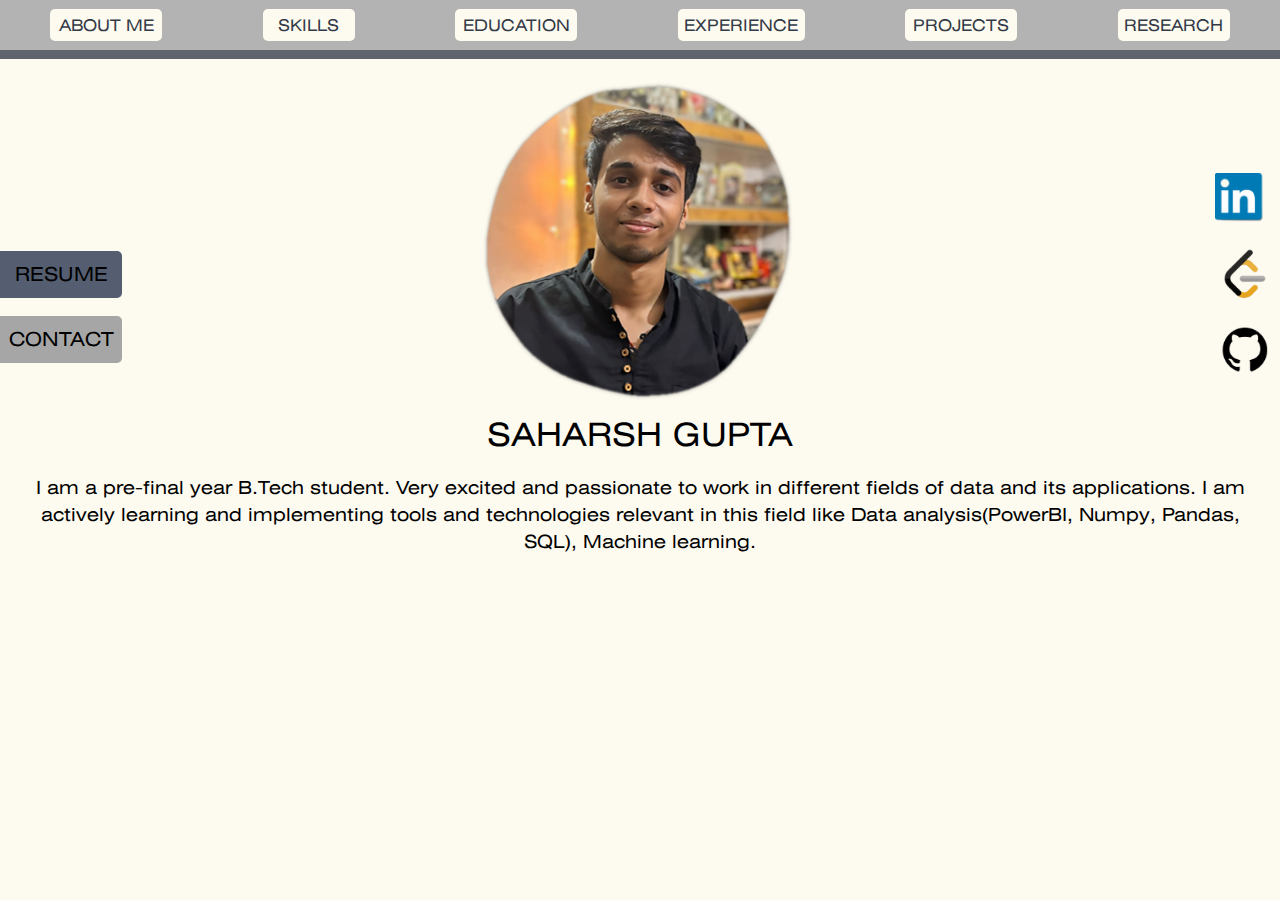
==== main.html @ 9549e241 "version 1" ====
<!DOCTYPE html>
<html lang="en">
<head>
    <meta charset="UTF-8">
    <meta name="viewport" content="width=device-width, initial-scale=1.0">
    <title>Portfolio</title>
    <link rel="stylesheet" href="style.css">
</head>
<body>
    <header>
        <div class="navbar">
            <div class="aboutme">
                <p>ABOUT ME</p>
            </div>

            <div class="skills">
                <p>SKILLS</p>
            </div>

            <div class="education">
                <p>EDUCATION</p>
            </div>

            <div class="experience">
                <p>EXPERIENCE</p>
            </div>

            <div class="projects">
                <p>PROJECTS</p>
            </div>

            <div class="research">
                <p>RESEARCH</p>
            </div>



        </div>
        <div class="navborder"></div>
    </header>

    <div class="hero-section">
        <div class="resumecontact">
            <div class="resume">
                RESUME
            </div>

            <div class="contact">
                CONTACT
            </div>

        </div>

        <div class="photo">
            <img src="images/hero-image.png"alt="photo">
        </div>

        <div class="socialmedia">
            <img src="images/linkedin.png"alt="linkedin">
            <img src="images/leetcode.png"alt="leetcode">
            <img src="images/github.png"alt="github">
        </div>

    </div>

    <div class="title-name">
        SAHARSH GUPTA
    </div>

    <div class="intro">
        <p>I am a pre-final year B.Tech student. Very excited and passionate to work in different fields of data and its applications. I am actively learning and implementing tools 
            and technologies relevant in this field like Data analysis(PowerBI, Numpy, Pandas, SQL), Machine learning. </p>
    </div>
    
</body>
</html>
---- style.css ----
@font-face{
    font-family: helios;
    src:url(fonts/Helios_Extended.otf) format('opentype');

}


* {
    margin: 0px;
    background-color: #fdfaf0 ;
   
}

/** header **/

.navbar {
    height: 50px;
    background-color:hsl(0, 0%, 70%);
    font-family: helios;
    color:#333a47;
    display: flex;
    align-items: center;
    justify-content:space-around;
    

}

.aboutme {
    height: 30px;
    width: 110px;
    background-color: #fdfaf0;
    border:1px solid transparent;
    border-radius: 5px;
    display: flex;
    align-items: center;
    justify-content: space-evenly;
}

.skills {
    height: 30px;
    width: 90px;
    background-color: #fdfaf0;
    border:1px solid transparent;
    border-radius: 5px;
    display: flex;
    align-items: center;
    justify-content: space-evenly;
}

.education {
    height: 30px;
    width: 120px;
    background-color: #fdfaf0;
    border:1px solid transparent;
    border-radius: 5px;
    display: flex;
    align-items: center;
    justify-content: space-evenly;
}

.experience {
    height: 30px;
    width: 125px;
    background-color: #fdfaf0;
    border:1px solid transparent;
    border-radius: 5px;
    display: flex;
    align-items: center;
    justify-content: space-evenly;
}

.projects {
    height: 30px;
    width: 110px;
    background-color: #fdfaf0;
    border:1px solid transparent;
    border-radius: 5px;
    display: flex;
    align-items: center;
    justify-content: space-evenly;
}

.research {
    height: 30px;
    width: 110px;
    background-color: #fdfaf0;
    border:1px solid transparent;
    border-radius: 5px;
    display: flex;
    align-items: center;
    justify-content: space-evenly;
}

.navborder {
    height: 8.5px;
    background-color:#333a47;
    opacity: .78;
}

/** hero-section **/

.hero-section {
    
    height: 370px;
    display: flex;
    justify-content: space-between;
    


}

.resumecontact {
    height: 90px;
    width: 120px;
    font-family: helios;
    font-size: 1.5vw;
    margin-top: 15%;
    
}

.resume {
    height: 45px;
    width: 120px;
    margin-bottom: 15%;
    background-color: #545e70;
    color: black;
    border: 1px solid transparent;
    border-top-right-radius: 5px;
    border-bottom-right-radius: 5px;
    display:flex;
    align-items: center;
    justify-content: space-evenly;


}

.contact {
    height: 45px;
    width: 120px;
    background-color: #a6a6a6;
    color: black;
    border: 1px solid transparent;
    border-top-right-radius: 5px;
    border-bottom-right-radius: 5px;
    display:flex;
    align-items: center;
    justify-content: space-evenly;
}

.photo {
    height: 360px;
    display: flex;
    margin-left: -60px;
    
}

.socialmedia {

    height:250px;
    margin-top: 7%;
    margin-right: 7px;
    display: flex;
    flex-direction: column;
    align-items: center;
    justify-content: center;
    gap: 25px;
}

.socialmedia img {
    height:50px;
    width:auto;
}

/** Title name **/

.title-name {
    font-family: helios;
    font-size:xx-large;
    font-weight: lighter;
    margin-top: -15px;
    display: flex;
    justify-content: space-evenly;
}

.intro {
    font-family: helios;
    font-size:large;
    font-weight:100;
    text-align: center;
    line-height: 1.5;
    margin: 20px 20px 0px 20px;
}
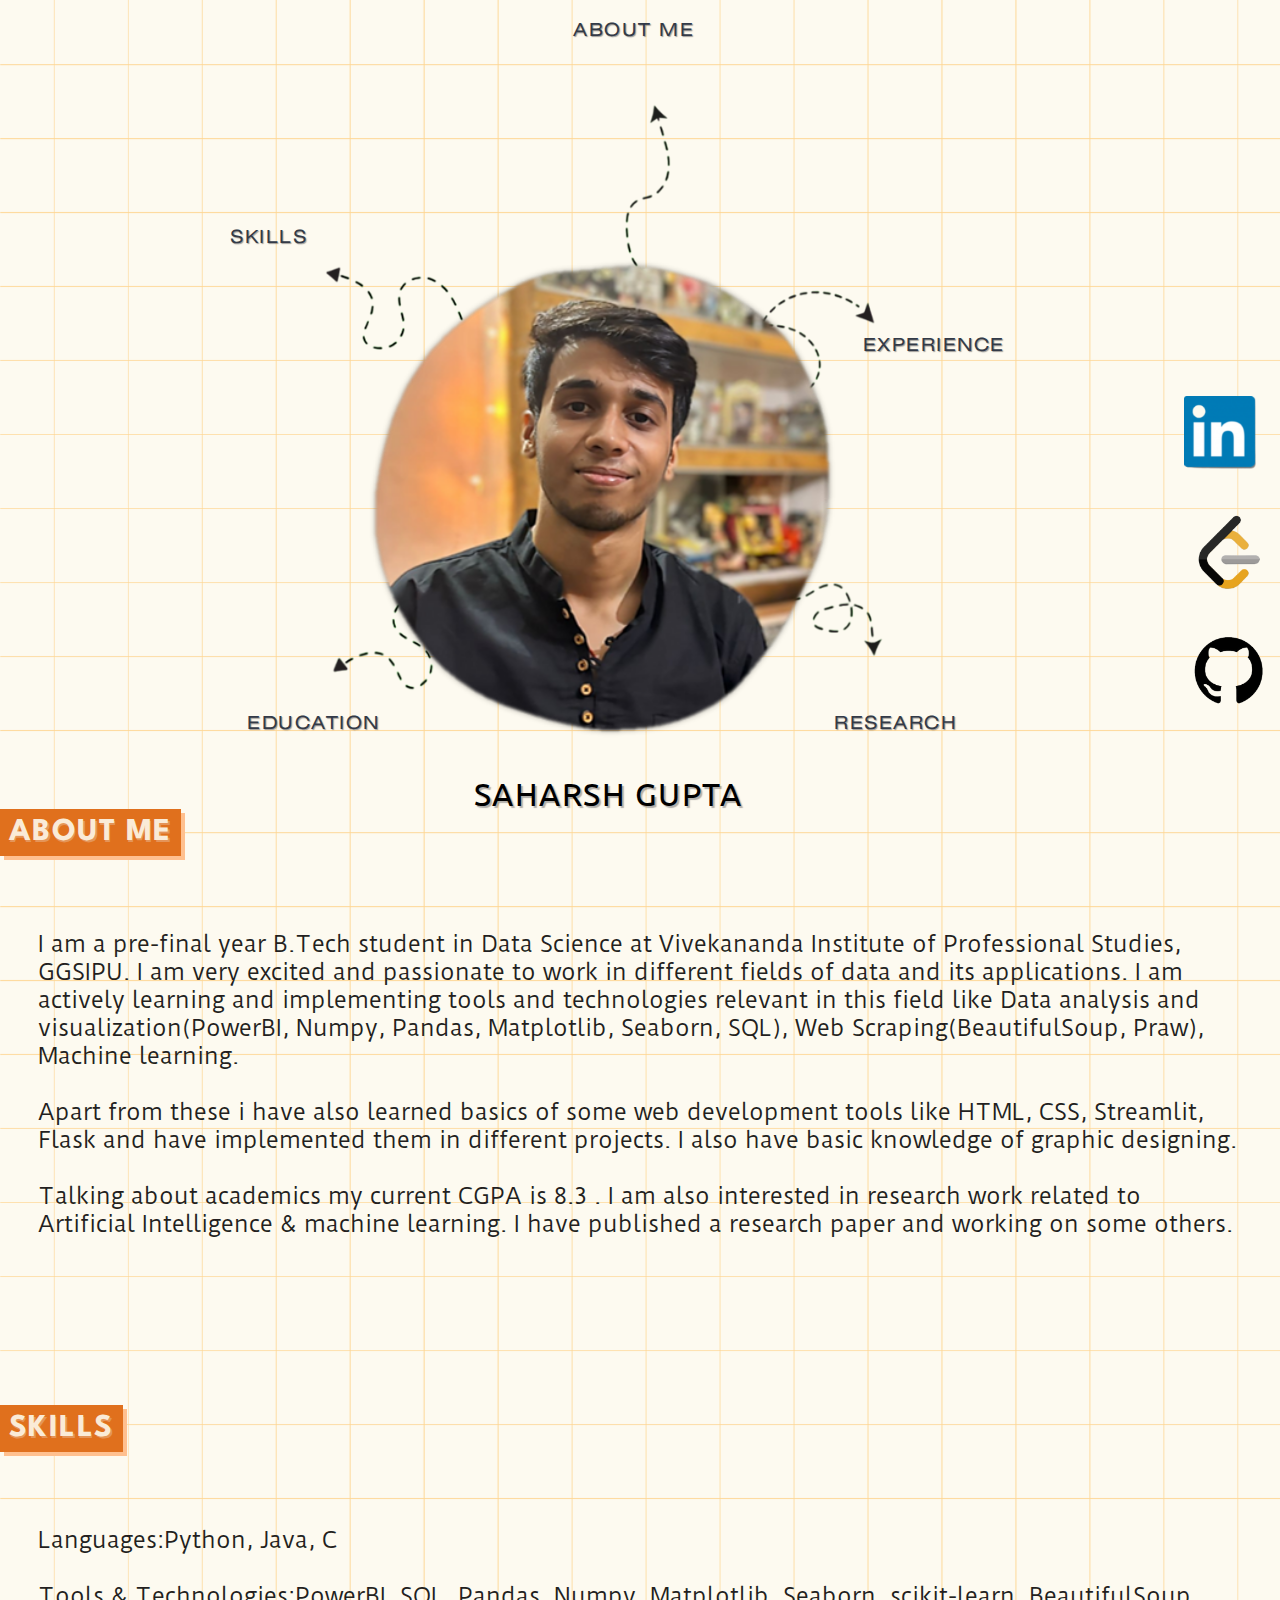
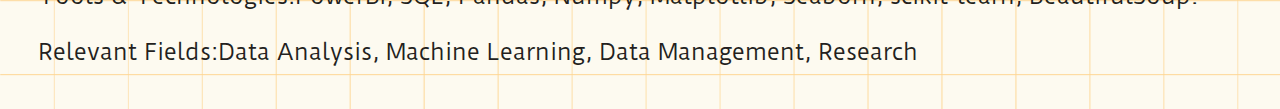
==== commit 0e186e62: "design v2" ====
--- a/main.html
+++ b/main.html
@@ -4,73 +4,83 @@
     <meta charset="UTF-8">
     <meta name="viewport" content="width=device-width, initial-scale=1.0">
     <title>Portfolio</title>
+    <link rel="stylesheet" href="https://cdnjs.cloudflare.com/ajax/libs/font-awesome/6.6.0/css/all.min.css" integrity="sha512-Kc323vGBEqzTmouAECnVceyQqyqdsSiqLQISBL29aUW4U/M7pSPA/gEUZQqv1cwx4OnYxTxve5UMg5GT6L4JJg==" crossorigin="anonymous" referrerpolicy="no-referrer" />
+    <link href="https://fonts.googleapis.com/css2?family=Duru+Sans&family=Ubuntu:ital,wght@0,300;0,400;0,500;0,700;1,300;1,400;1,500;1,700&display=swap" rel="stylesheet">
+    <link href="https://fonts.googleapis.com/css2?family=Duru+Sans&family=League+Spartan:wght@100..900&family=Ubuntu:ital,wght@0,300;0,400;0,500;0,700;1,300;1,400;1,500;1,700&display=swap" rel="stylesheet">
+    <link href="https://fonts.googleapis.com/css2?family=Duru+Sans&family=League+Spartan:wght@100..900&family=Ubuntu:ital,wght@0,300;0,400;0,500;0,700;1,300;1,400;1,500;1,700&display=swap" rel="stylesheet">
     <link rel="stylesheet" href="style.css">
 </head>
 <body>
-    <header>
-        <div class="navbar">
-            <div class="aboutme">
-                <p>ABOUT ME</p>
+
+    <div class="hero-section">
+        <div class="upper-arrow">
+            <div class="arrow1">
+                <a href= #102><p class="skills">SKILLS</p></a>
+            </div>
+            
+            <div class="arrow2">
+                <a href= #101><p class="aboutme">ABOUT ME</p></a>
             </div>
 
-            <div class="skills">
-                <p>SKILLS</p>
+            <div class="arrow3">
+                <p class="experience">EXPERIENCE</p>
+            </div>
+        </div>
+
+        <div class="lower-arrow">
+            <div class="arrow4">
+                <p class="education">EDUCATION</p>
+            </div>
+            
+            <div class="photo">
+                <img src="images/hero-image.png"alt="photo">
             </div>
 
-            <div class="education">
-                <p>EDUCATION</p>
+            <div class="arrow5">
+                <p class="research">RESEARCH</p>
             </div>
+        </div>
+    </div>
 
-            <div class="experience">
-                <p>EXPERIENCE</p>
-            </div>
+    <div class="name">SAHARSH GUPTA</div>
 
-            <div class="projects">
-                <p>PROJECTS</p>
-            </div>
+    <div class="socialmedia">
+        <a href="https://www.linkedin.com/in/saharsh-gupta-214721248" target="_blank">
+            <img src="images/linkedin.png"alt="linkedin">
+        </a>
+        <a href="https://leetcode.com/u/w7lmXBWu7b/" target="_blank">
+           <img src="images/leetcode.png"alt="leetcode">
+        </a>
+        <a href="https://github.com/SaharshGit" target="_blank">
+            <img src="images/github.png"alt="github">
+        </a>
+    </div>
 
-            <div class="research">
-                <p>RESEARCH</p>
-            </div>
-
-
-
+    <div class="other-section">
+    
+        <div class="ABOUTME" id="101">
+            ABOUT ME
         </div>
-        <div class="navborder"></div>
-    </header>
-
-    <div class="hero-section">
-        <div class="resumecontact">
-            <div class="resume">
-                RESUME
-            </div>
-
-            <div class="contact">
-                CONTACT
-            </div>
-
+        <br><br>
+        <p class="text">I am a pre-final year B.Tech student in Data Science at Vivekananda Institute of Professional Studies, GGSIPU. I am very excited and passionate to work in different fields of data and its applications. I am actively learning and implementing tools and technologies relevant in this field like Data analysis and visualization(PowerBI, Numpy, Pandas, Matplotlib, Seaborn, SQL), Web Scraping(BeautifulSoup, Praw), Machine learning.
+        <br><br>
+        Apart from these i have also learned basics of some web development tools like HTML, CSS, Streamlit, Flask and have implemented them in different projects. I also have basic knowledge of graphic designing.
+        <br><br>
+        Talking about academics my current CGPA is 8.3 . I am also interested in research work related to Artificial Intelligence & machine learning. I have published a research paper and working on some others.</p>
+        
+        <div class="SKILLS" id="102">
+            SKILLS
         </div>
-
-        <div class="photo">
-            <img src="images/hero-image.png"alt="photo">
-        </div>
-
-        <div class="socialmedia">
-            <img src="images/linkedin.png"alt="linkedin">
-            <img src="images/leetcode.png"alt="leetcode">
-            <img src="images/github.png"alt="github">
-        </div>
+        <br><br>
+        <p class="text">Languages:Python, Java, C 
+            <br><br>
+            Tools & Technologies:PowerBI, SQL, Pandas, Numpy, Matplotlib, Seaborn, scikit-learn,                    BeautifulSoup.
+            <br><br>
+             Relevant Fields:Data Analysis, Machine Learning, Data Management, Research</p>
+        
 
     </div>
+</div>
 
-    <div class="title-name">
-        SAHARSH GUPTA
-    </div>
-
-    <div class="intro">
-        <p>I am a pre-final year B.Tech student. Very excited and passionate to work in different fields of data and its applications. I am actively learning and implementing tools 
-            and technologies relevant in this field like Data analysis(PowerBI, Numpy, Pandas, SQL), Machine learning. </p>
-    </div>
-    
 </body>
 </html>--- a/style.css
+++ b/style.css
@@ -1,195 +1,294 @@
 @font-face{
     font-family: helios;
     src:url(fonts/Helios_Extended.otf) format('opentype');
-
 }
 
 
 * {
     margin: 0px;
-    background-color: #fdfaf0 ;
-   
-}
-
-/** header **/
-
-.navbar {
-    height: 50px;
-    background-color:hsl(0, 0%, 70%);
+}
+
+body {
+    height: 100%;
+    width:100%;
+    background-image: url('images/background.png');
+    
+    
+}
+
+.hero-section {
+    height: 90%;
+    width: 85%;
+    margin-left: 9vw;
+    display: flex;
+    flex-wrap: wrap;
+    align-items:flex-start;
+    justify-content: center;
+    position: relative;
+}
+
+
+.upper-arrow {
+    height: 50vh;
+    width:80vw;
+    margin-right:7vw;
+    display: flex;
+    
     font-family: helios;
-    color:#333a47;
-    display: flex;
-    align-items: center;
-    justify-content:space-around;
-    
-
+    font-size: large;
+    color: #333a47;
+    letter-spacing: 1.5px;
+    text-shadow: 1px 1px 1px rgba(65, 64, 64, 0.5);
+}
+
+.arrow1 {
+    width:40%;
+    background-image: url(images/a1.png);
+    background-repeat: no-repeat;
+    background-position:center;
+    background-size: 70%;
+    margin-top: 20vh;
+    margin-left: 13vw;
+    position: relative;
+     
+}
+
+.skills {
+    position: absolute;
+    margin: 5vh -4vw;
+    color: #333a47;
+    transition: color, transform, text-shadow;
+}
+
+.skills:hover {
+    text-shadow: 1px 1px 1px #e49458;
+    color:#e0701d;
+    transform: scale(1.1);
+    
+}
+
+.arrow2 {
+    width:30%;
+    background-image: url(images/a2.png);
+    background-repeat: no-repeat;
+    background-position: center;
+    background-size: 45%;
+    margin-top: -9vh;
+    margin-right: -4vw;
+    position: relative;
+    
 }
 
 .aboutme {
-    height: 30px;
-    width: 110px;
-    background-color: #fdfaf0;
-    border:1px solid transparent;
-    border-radius: 5px;
-    display: flex;
+    position: absolute;
+    margin: 11vh 2vw;
+    transition: color, transform, text-shadow;
+    color: #333a47;
+}
+
+.aboutme:hover {
+    text-shadow: 1px 1px 1px #e49458;
+    color:#e0701d;
+    transform: scale(1.1);
+    
+}
+
+
+.arrow3 {
+    width:30%;
+    background-image: url(images/a3.png);
+    background-repeat: no-repeat;
+    background-position: center;
+    background-size: 80%;
+    margin-top: 25vh;
+    margin-right: 17vw;
+    position: relative;
+
+}
+
+.experience {
+    position: absolute;
+    margin: 12vh 13vw;
+    transition: color, transform, text-shadow;
+}
+
+.experience:hover {
+    text-shadow: 1px 1px 1px #e49458;
+    color:#e0701d;
+    transform: scale(1.1);
+
+}
+
+
+.lower-arrow {
+    height: 50vh;
+    width:80vw;
+    margin-right:7vw;
+    display: flex;
+    justify-content: space-evenly;
+    font-family: helios;
+    font-size: large;
+    color: #333a47;
+    letter-spacing: 1.5px;
+    text-shadow: 1px 1px 1px rgba(65, 64, 64, 0.5);
+}
+
+.arrow4 {
+    width:25%;
+    background-image: url(images/a4.png);
+    background-repeat: no-repeat;
+    background-position: center;
+    background-size: 75%;
+    margin-top: -9vh;
+    margin-right: -5vw;
+    position: relative;
+}
+
+.education {
+    position: absolute;
+    margin: 38vh -4vw;
+    transition: color, transform, text-shadow;
+}
+
+.education:hover {
+    text-shadow: 1px 1px 1px #e49458;
+    color:#e0701d;
+    transform: scale(1.1);
+}
+
+.photo {
+    height: 60%;
+    display: flex;
+    margin-top: -25vh ;
+    margin-right: 2vw;
+    position: absolute;
+    z-index: 1;
+    
+}
+
+.arrow5 {
+    width:25%;
+    background-image: url(images/a5.png);
+    background-repeat: no-repeat;
+    background-position: center;
+    background-size: 75%;
+    margin-bottom: 19vh;
+    margin-right: 1vw;
+    position: relative;
+
+}
+
+.research {
+    position: absolute;
+    margin: 29vh 13vw;
+    transition: color, transform, text-shadow;
+}
+
+.research:hover {
+    text-shadow: 1px 1px 1px #e49458;
+    color:#e0701d;
+    transform: scale(1.1);
+    
+}
+
+.socialmedia {
+
+    height:20vh;
+    width: 10vw;
+    margin-top: -49vh;
+    margin-left: 89vw;
+    display: flex;
+    flex-direction: column;
     align-items: center;
     justify-content: space-evenly;
-}
-
-.skills {
-    height: 30px;
-    width: 90px;
-    background-color: #fdfaf0;
-    border:1px solid transparent;
-    border-radius: 5px;
-    display: flex;
-    align-items: center;
-    justify-content: space-evenly;
-}
-
-.education {
-    height: 30px;
-    width: 120px;
-    background-color: #fdfaf0;
-    border:1px solid transparent;
-    border-radius: 5px;
-    display: flex;
-    align-items: center;
-    justify-content: space-evenly;
-}
-
-.experience {
-    height: 30px;
-    width: 125px;
-    background-color: #fdfaf0;
-    border:1px solid transparent;
-    border-radius: 5px;
-    display: flex;
-    align-items: center;
-    justify-content: space-evenly;
-}
-
-.projects {
-    height: 30px;
-    width: 110px;
-    background-color: #fdfaf0;
-    border:1px solid transparent;
-    border-radius: 5px;
-    display: flex;
-    align-items: center;
-    justify-content: space-evenly;
-}
-
-.research {
-    height: 30px;
-    width: 110px;
-    background-color: #fdfaf0;
-    border:1px solid transparent;
-    border-radius: 5px;
-    display: flex;
-    align-items: center;
-    justify-content: space-evenly;
-}
-
-.navborder {
-    height: 8.5px;
-    background-color:#333a47;
-    opacity: .78;
-}
-
-/** hero-section **/
-
-.hero-section {
-    
-    height: 370px;
-    display: flex;
-    justify-content: space-between;
-    
-
-
-}
-
-.resumecontact {
-    height: 90px;
-    width: 120px;
-    font-family: helios;
-    font-size: 1.5vw;
-    margin-top: 15%;
-    
-}
-
-.resume {
-    height: 45px;
-    width: 120px;
-    margin-bottom: 15%;
-    background-color: #545e70;
-    color: black;
-    border: 1px solid transparent;
-    border-top-right-radius: 5px;
-    border-bottom-right-radius: 5px;
-    display:flex;
-    align-items: center;
-    justify-content: space-evenly;
-
-
-}
-
-.contact {
-    height: 45px;
-    width: 120px;
-    background-color: #a6a6a6;
-    color: black;
-    border: 1px solid transparent;
-    border-top-right-radius: 5px;
-    border-bottom-right-radius: 5px;
-    display:flex;
-    align-items: center;
-    justify-content: space-evenly;
-}
-
-.photo {
-    height: 360px;
-    display: flex;
-    margin-left: -60px;
-    
-}
-
-.socialmedia {
-
-    height:250px;
-    margin-top: 7%;
-    margin-right: 7px;
-    display: flex;
-    flex-direction: column;
+
+    
+}
+
+.socialmedia img {
+    margin-left: 50px;
+    margin-top: 5px;
+    height:65%;
+    width: auto;
+    
+}
+
+.socialmedia a{
+
+    height:65%;
+    width: auto;
+    display: flex;
     align-items: center;
     justify-content: center;
-    gap: 25px;
-}
-
-.socialmedia img {
-    height:50px;
-    width:auto;
-}
-
-/** Title name **/
-
-.title-name {
-    font-family: helios;
-    font-size:xx-large;
+}
+
+.socialmedia a:hover img {
+    transform: scale(1.1);
+}
+
+.name {
+    font-family: "Ubuntu";
+    letter-spacing: 1.5px;
+    text-shadow: 2px 2px 1px rgba(103, 101, 101, 0.5);
+    margin-top: -14vh;
+    margin-left: 37vw;
+    font-size: clamp(1rem, 5vw, 2rem);
+}
+
+.other-section {
+    height: 100vh;
+    width:100%;
+    margin-top: 20%;
+    display:flex;
+    flex-direction: column;
+    align-items: flex-start;
+    justify-content: flex-start;
+}
+
+.ABOUTME {
+    font-size: clamp(1rem, 5vw, 2rem);
+    background-color: #e0701d;
+    box-shadow: 4px 4px 0px rgb(255, 192, 143);
+    padding: 0.7%;
+    font-family: "League Spartan";
+    font-weight: bolder;
+    color:antiquewhite;
+    letter-spacing: 1.5px;
+    text-shadow: 1.5px 1.5px 0px #e49458;
+}
+
+.text {
+    padding:3%;
+    font-family: "Duru Sans";
     font-weight: lighter;
-    margin-top: -15px;
-    display: flex;
-    justify-content: space-evenly;
-}
-
-.intro {
-    font-family: helios;
-    font-size:large;
-    font-weight:100;
-    text-align: center;
-    line-height: 1.5;
-    margin: 20px 20px 0px 20px;
-}
-
-
-
+    color: #231f20;
+    font-size: clamp(0.5rem, 2vw, 1.4rem);
+}
+
+.SKILLS {
+    margin-top: 10%;
+    font-size: clamp(1rem, 5vw, 2rem);
+    background-color: #e0701d;
+    box-shadow: 4px 4px 0px rgb(255, 192, 143);
+    padding: 0.7%;
+    font-family: "League Spartan";
+    font-weight: bolder;
+    color:antiquewhite;
+    letter-spacing: 1.5px;
+    text-shadow: 1.5px 1.5px 0px #e49458;
+}
+
+
+
+
+
+
+
+
+
+
+
+
+
+
+
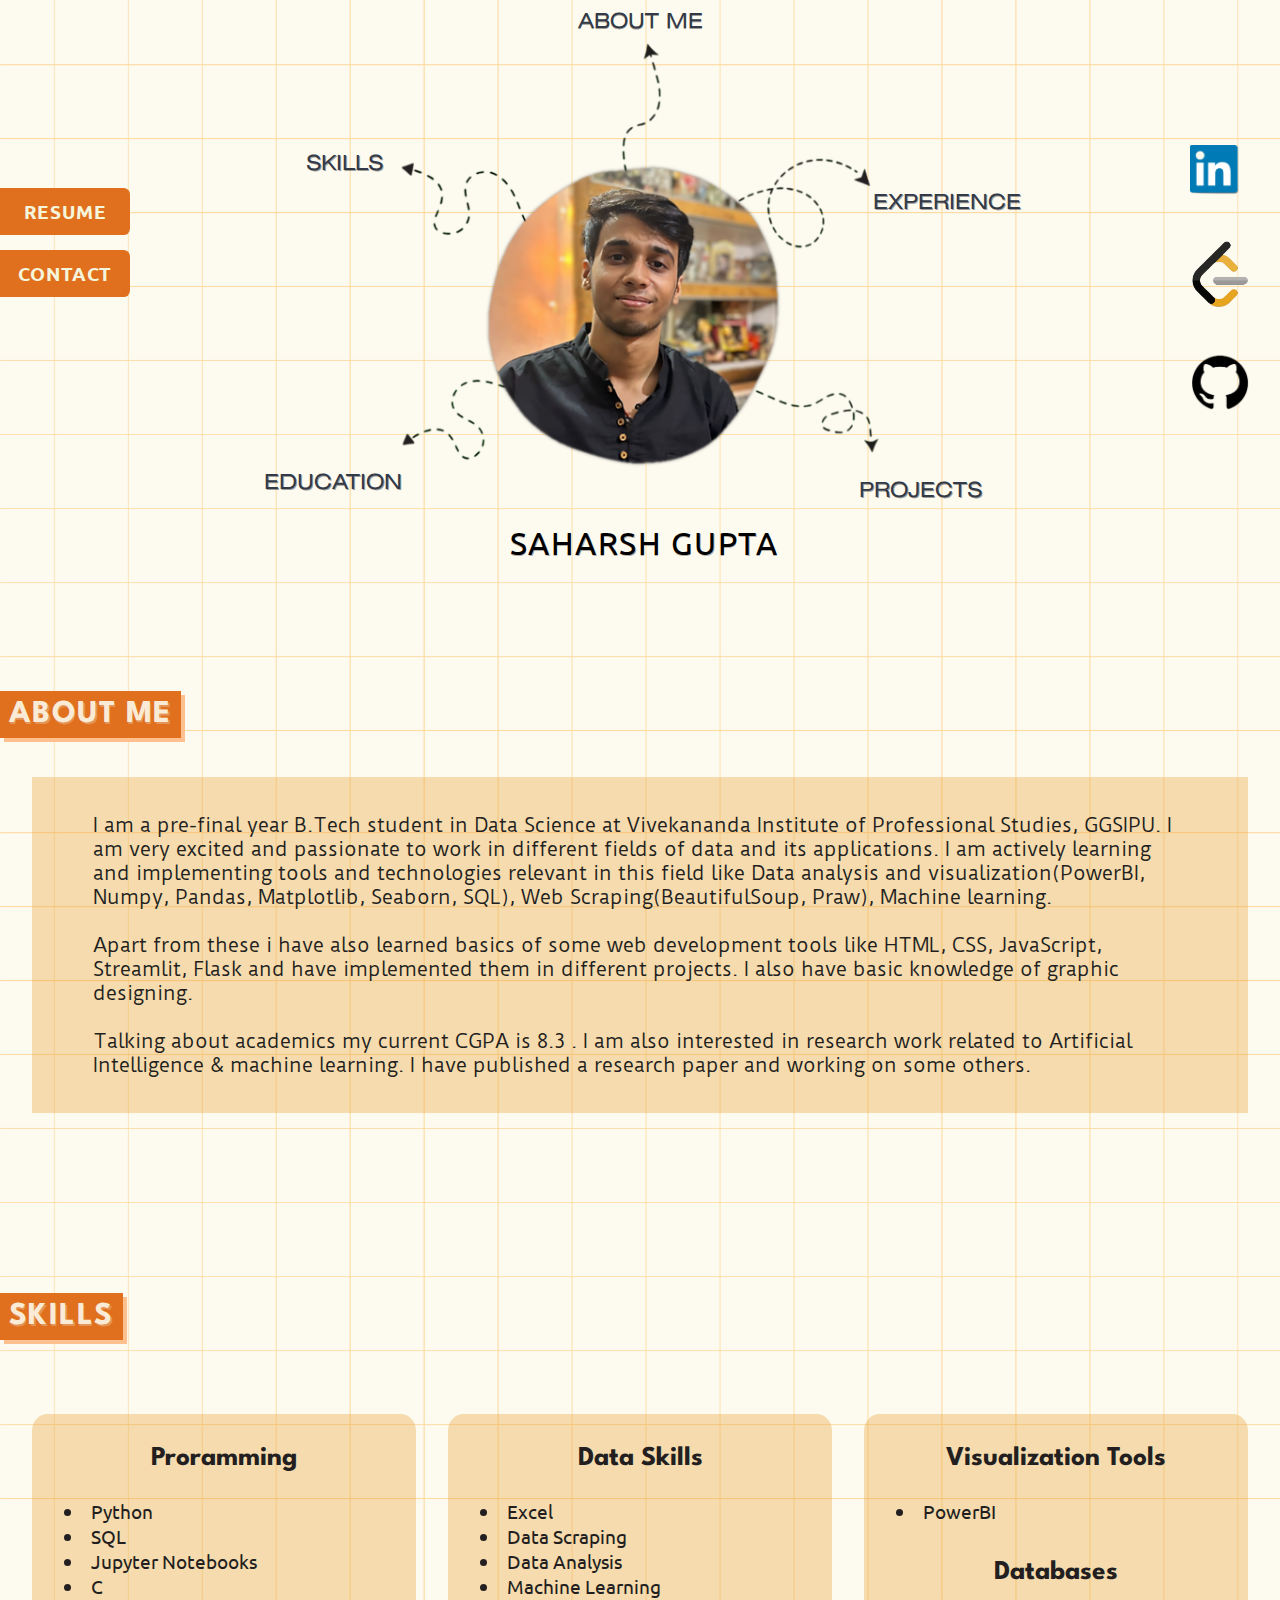
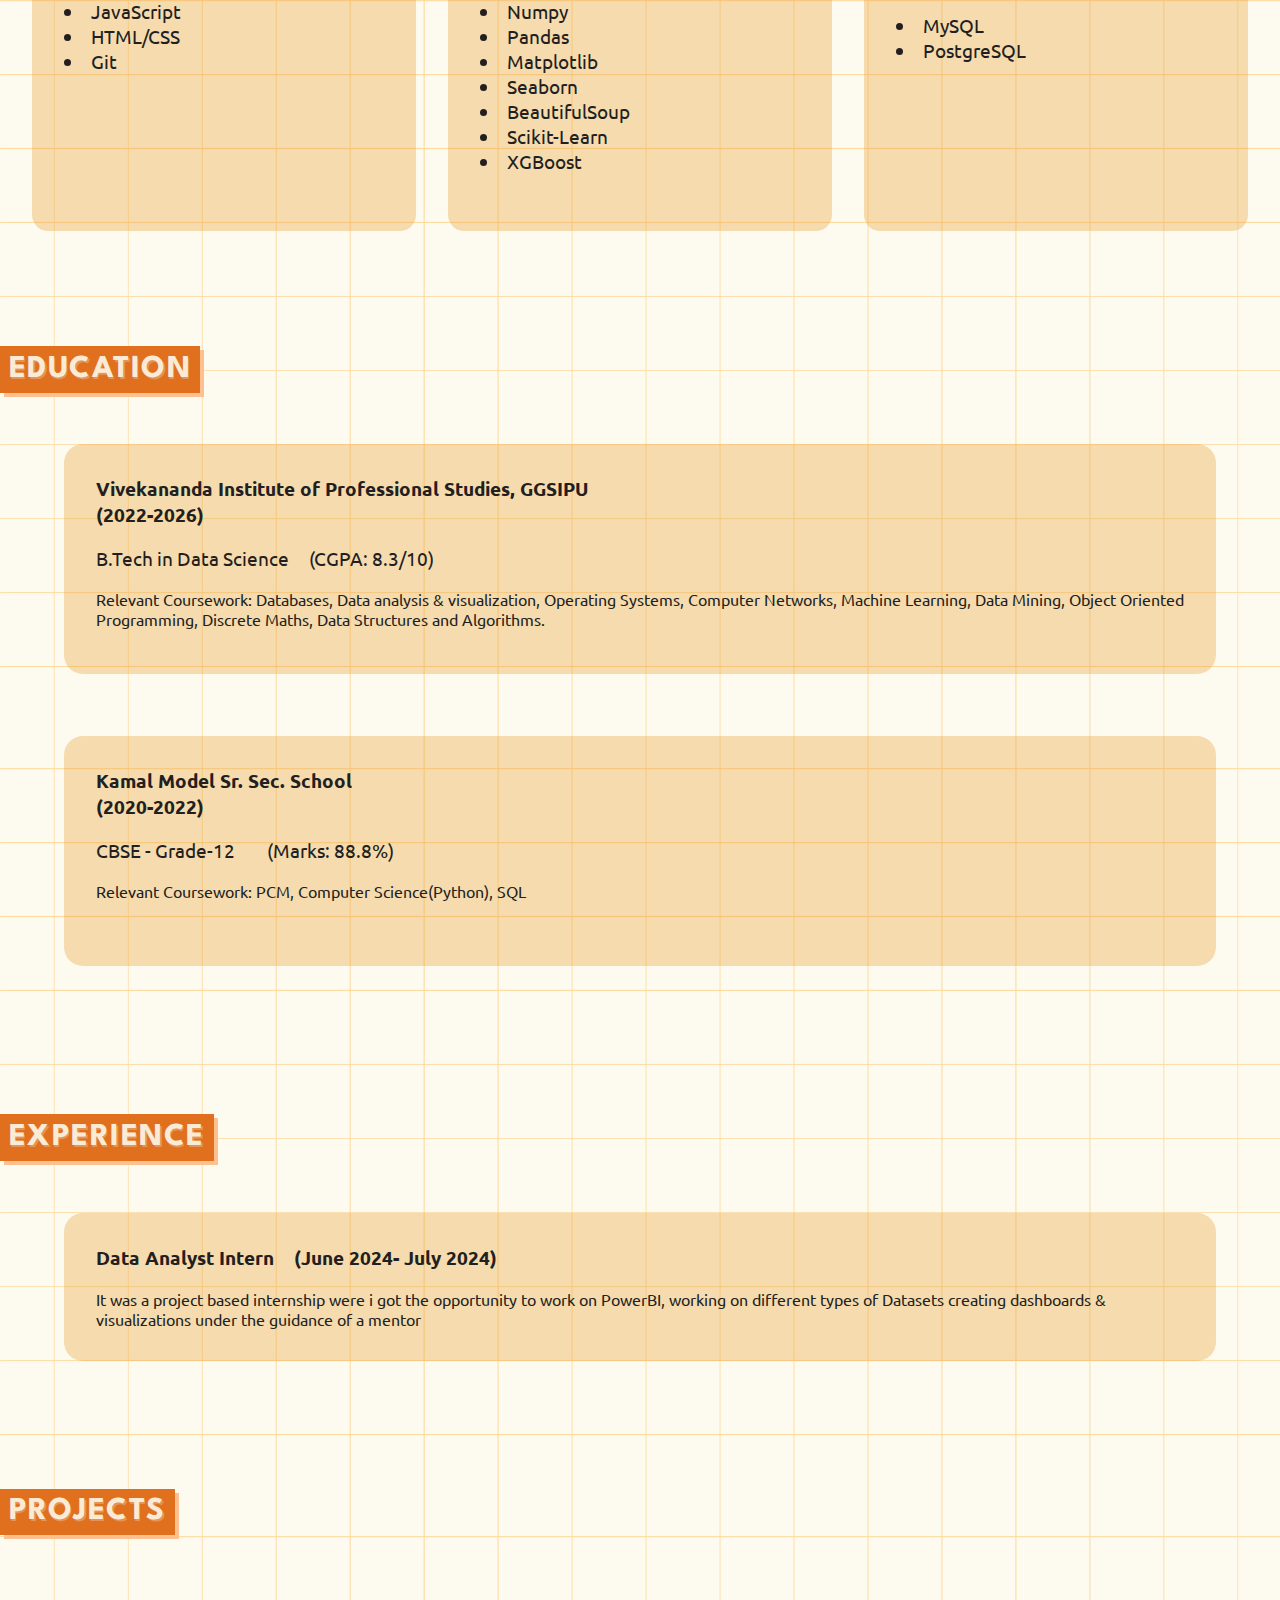
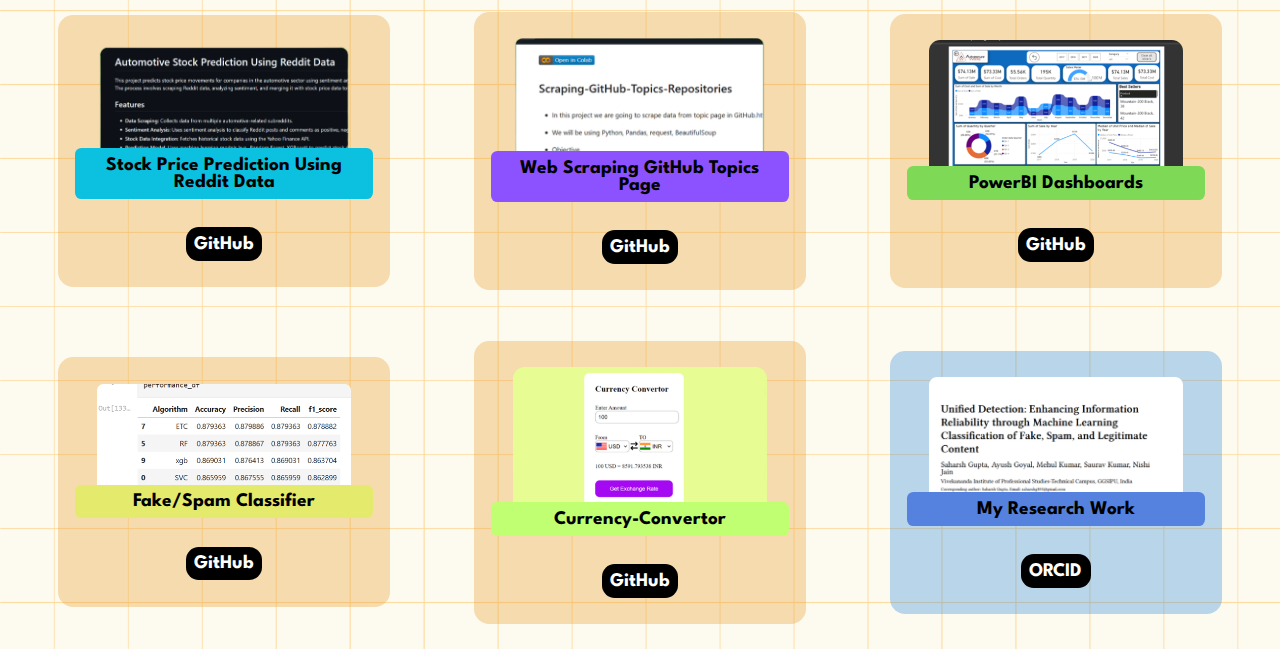
==== commit af958350: "v3" ====
--- a/main.html
+++ b/main.html
@@ -13,74 +13,226 @@
 <body>
 
     <div class="hero-section">
-        <div class="upper-arrow">
-            <div class="arrow1">
-                <a href= #102><p class="skills">SKILLS</p></a>
-            </div>
+
+        <div class="resumeContact">
+            <a href="https://drive.google.com/file/d/1RWQ6k6ctEYBsFzzn9ryaT-7SZQDzEsUv/view?usp=drive_link" target="_blank"><p>RESUME</p></a>
             
-            <div class="arrow2">
-                <a href= #101><p class="aboutme">ABOUT ME</p></a>
-            </div>
-
-            <div class="arrow3">
-                <p class="experience">EXPERIENCE</p>
-            </div>
-        </div>
-
-        <div class="lower-arrow">
-            <div class="arrow4">
-                <p class="education">EDUCATION</p>
-            </div>
-            
-            <div class="photo">
-                <img src="images/hero-image.png"alt="photo">
-            </div>
-
-            <div class="arrow5">
-                <p class="research">RESEARCH</p>
-            </div>
-        </div>
-    </div>
-
-    <div class="name">SAHARSH GUPTA</div>
-
-    <div class="socialmedia">
-        <a href="https://www.linkedin.com/in/saharsh-gupta-214721248" target="_blank">
-            <img src="images/linkedin.png"alt="linkedin">
-        </a>
-        <a href="https://leetcode.com/u/w7lmXBWu7b/" target="_blank">
-           <img src="images/leetcode.png"alt="leetcode">
-        </a>
-        <a href="https://github.com/SaharshGit" target="_blank">
-            <img src="images/github.png"alt="github">
-        </a>
-    </div>
+            <p class="open-contact">CONTACT</p>
+
+        </div>
+
+        <dialog class="contact-popup">
+
+            <div class="contact-popup-details">
+                <i class="fa-solid fa-envelope"></i>
+
+                <pre id="mail">       saharshg895@gmail.com</pre>
+            </div>
+            <br>
+            <div class="contact-popup-details">
+                <i class="fa-solid fa-phone"></i>
+                <pre>      +91 8700322524</p>
+            </div>
+
+            <button class="close-contact">Close</button>
+
+        </dialog>
+
+        <div class="photo">
+            <img src = "images/photo2.png">
+            <p id="skills"><a href = #102>SKILLS</a></p>
+            <p id="education"><a href = #103>EDUCATION</a></p>
+            <p id="experience"><a href = #104>EXPERIENCE</a></p>
+            <p id="aboutme"><a href = #101>ABOUT ME</a></p>
+            <p id="project"><a href = #105>PROJECTS</a></p>
+
+        </div>
+        <div class="socialmedia">
+            <a href="https://www.linkedin.com/in/saharsh-gupta-214721248" target="_blank">
+                <img src="images/linkedin.png"alt="linkedin">
+            </a>
+            <a href="https://leetcode.com/u/w7lmXBWu7b/" target="_blank">
+               <img src="images/leetcode.png"alt="leetcode">
+            </a>
+            <a href="https://github.com/SaharshGit" target="_blank">
+                <img src="images/github.png"alt="github">
+            </a>
+        </div>
+        
+    </div>
+    <div id="name">SAHARSH GUPTA</div>
 
     <div class="other-section">
     
         <div class="ABOUTME" id="101">
             ABOUT ME
         </div>
-        <br><br>
-        <p class="text">I am a pre-final year B.Tech student in Data Science at Vivekananda Institute of Professional Studies, GGSIPU. I am very excited and passionate to work in different fields of data and its applications. I am actively learning and implementing tools and technologies relevant in this field like Data analysis and visualization(PowerBI, Numpy, Pandas, Matplotlib, Seaborn, SQL), Web Scraping(BeautifulSoup, Praw), Machine learning.
-        <br><br>
-        Apart from these i have also learned basics of some web development tools like HTML, CSS, Streamlit, Flask and have implemented them in different projects. I also have basic knowledge of graphic designing.
+        <div class="ABOUTME-text">
+        <br><br>
+        <p>I am a pre-final year B.Tech student in Data Science at Vivekananda Institute of Professional Studies, GGSIPU. I am very excited and passionate to work in different fields of data and its applications. I am actively learning and implementing tools and technologies relevant in this field like Data analysis and visualization(PowerBI, Numpy, Pandas, Matplotlib, Seaborn, SQL), Web Scraping(BeautifulSoup, Praw), Machine learning.
+        <br><br>
+        Apart from these i have also learned basics of some web development tools like HTML, CSS, JavaScript, Streamlit, Flask and have implemented them in different projects. I also have basic knowledge of graphic designing.
         <br><br>
         Talking about academics my current CGPA is 8.3 . I am also interested in research work related to Artificial Intelligence & machine learning. I have published a research paper and working on some others.</p>
-        
+        </div>
         <div class="SKILLS" id="102">
             SKILLS
         </div>
         <br><br>
-        <p class="text">Languages:Python, Java, C 
-            <br><br>
-            Tools & Technologies:PowerBI, SQL, Pandas, Numpy, Matplotlib, Seaborn, scikit-learn,                    BeautifulSoup.
-            <br><br>
-             Relevant Fields:Data Analysis, Machine Learning, Data Management, Research</p>
         
-
-    </div>
-</div>
-
+        <div class="SKILLS-text">
+            <div class="box">
+                <p>Proramming</p>
+                <br>
+                <ul>
+                    <li>Python</li>
+                    <li>SQL</li>
+                    <li>Jupyter Notebooks</li>
+                    <li>C</li>
+                    <li>JavaScript</li>
+                    <li>HTML/CSS</li>
+                    <li>Git</li>
+
+                </ul>
+            </div>
+            <div class="box">
+                <p>Data Skills</p>
+                <br>
+                <ul>
+                    <li>Excel</li>
+                    <li>Data Scraping</li>
+                    <li>Data Analysis</li>
+                    <li>Machine Learning</li>
+                    <li>Numpy</li>
+                    <li>Pandas</li>
+                    <li>Matplotlib</li>
+                    <li>Seaborn</li>
+                    <li>BeautifulSoup</li>
+                    <li>Scikit-Learn</li>
+                    <li>XGBoost</li>
+                </ul>
+            </div>
+            
+            <div class="box">
+                <p>Visualization Tools</p>
+                <br>
+                <ul>
+                    <li>PowerBI</li>
+                </ul>
+                <br><br>
+                <p>Databases</p>
+                <br>
+                <ul>
+                    <li>MySQL</li>
+                    <li>PostgreSQL</li>
+                </ul>
+            </div>
+        </div>
+
+    </div>
+
+    <div class="EDUCATION" id="103">
+        EDUCATION
+    </div>
+    <div class="EDUCATION-text">
+        <div class="box">
+            <h2>Vivekananda Institute of Professional Studies, GGSIPU </h2>     
+            <h2>(2022-2026)</h2>
+            <br>
+            <pre>B.Tech in Data Science     (CGPA: 8.3/10)</pre>
+            <br>
+            <p>Relevant Coursework: Databases, Data analysis & visualization, Operating Systems, Computer Networks, Machine Learning, Data Mining, Object Oriented Programming, Discrete Maths, Data Structures and Algorithms.</p>
+        </div>
+        <div class="box">
+            <h2>Kamal Model Sr. Sec. School</h2>       
+            <h2>(2020-2022)</h2>
+            <br>
+            <pre>CBSE - Grade-12        (Marks: 88.8%)</pre>
+            <br>
+            <p>Relevant Coursework: PCM, Computer Science(Python), SQL</p>
+        </div>
+    </div>
+
+    <div class="EXPERIENCE" id="104">
+        EXPERIENCE
+    </div>
+    <div class="EXPERIENCE-text">
+        <div class="box">
+            <h2><pre>Data Analyst Intern    (June 2024- July 2024)</pre></h2>
+            <br>
+            <p>It was a project based internship were i got the opportunity to work on PowerBI, working on different types of Datasets creating dashboards & visualizations under the guidance of a mentor</p>
+        </div>
+    </div>
+
+    <div class="PROJECTS" id="105">
+        PROJECTS
+    </div>
+    <div class="PROJECTS-content">
+
+        <div class="box">
+
+            <div class="p1">
+                <a href="https://github.com/SaharshGit/Stock-Analysis/blob/main/README.md" target="_blank"><img src="images/p1.png"></a>
+            </div>
+
+            <span>Stock Price Prediction Using Reddit Data</span>
+
+            <p><a href="https://github.com/SaharshGit/Stock-Analysis" target="_blank">GitHub</a></p>
+
+        </div>
+
+        <div class="box">
+            <div class="p2">
+                <a href="https://colab.research.google.com/drive/1R2JRiZE6E8woW7s11EywF5YOQM3PrBm9?usp=drive_link" target="_blank"><img src="images/p2.png"></a>
+            </div>
+
+            <span style="background-color: #8c52ff;">Web Scraping GitHub Topics Page</span> 
+
+            <p><a href="https://github.com/SaharshGit/Web-Scraping-Github-Topics" target="_blank">GitHub</a></p>
+
+        </div>
+        <div class="box">
+            <div class="p3">
+                <a href="https://drive.google.com/file/d/1sA_6976lFreXooLMjayo4qyvV782fD0p/view?usp=drive_link" target="_blank"><img src="images/p3.png"></a>
+            </div>
+
+            <span style="background-color: #7ed957;">PowerBI Dashboards</span> 
+
+            <p><a href="https://github.com/SaharshGit/Data-Analysis-PowerBI-" target="_blank">GitHub</a></p>
+        </div>
+
+        <div class="box">
+            <div class="p6">
+                <a href="https://github.com/SaharshGit/Info-Classifier" target="_blank"><img src="images/p6.png"></a>
+            </div>
+
+            <span style="background-color: #e4ea6c;">Fake/Spam Classifier</span>
+            
+            <p><a href="https://github.com/SaharshGit/Info-Classifier" target="_blank">GitHub</a></p>
+        </div>
+        
+        <div class="box">
+            <div class="p4">
+                <a href="https://github.com/SaharshGit/currency-convertor" target="_blank"><img src="images/p4.png"></a>
+            </div>
+
+            <span style="background-color: #c1ff72;">Currency-Convertor</span> 
+
+            <p><a href="https://github.com/SaharshGit/currency-convertor" target="_blank">GitHub</a></p>
+        </div>
+
+        <div class="box" style="background-color: rgba(30, 130, 223, 0.3);">
+            <div class="p5">
+                <a href="https://www.publications.scrs.in/chapter/978-81-955020-7-3/48" target="_blank"><img src="images/p5.png"></a>
+            </div>
+
+            <span style="background-color: #5581df;">My Research Work</span> 
+
+            <p><a href="https://orcid.org/0009-0005-2648-5629" target="_blank">ORCID</a></p>
+        </div>
+
+    </div>
+
+    <script src="script.js"></script>
 </body>
 </html>--- a/style.css
+++ b/style.css
@@ -5,240 +5,225 @@
 
 
 * {
-    margin: 0px;
-}
+    margin: 0;
+    padding: 0;
+}
+
+html {
+    scroll-behavior: smooth;
+  }
 
 body {
     height: 100%;
     width:100%;
     background-image: url('images/background.png');
-    
-    
-}
+    display: flex;
+    flex-wrap: wrap; 
+}
+
+body.no-scroll {
+    overflow: hidden;
+}
+
 
 .hero-section {
-    height: 90%;
-    width: 85%;
-    margin-left: 9vw;
-    display: flex;
-    flex-wrap: wrap;
-    align-items:flex-start;
-    justify-content: center;
-    position: relative;
-}
-
-
-.upper-arrow {
-    height: 50vh;
-    width:80vw;
-    margin-right:7vw;
-    display: flex;
-    
-    font-family: helios;
-    font-size: large;
-    color: #333a47;
-    letter-spacing: 1.5px;
-    text-shadow: 1px 1px 1px rgba(65, 64, 64, 0.5);
-}
-
-.arrow1 {
+    width: 100%;
+    height:auto;
+    display: flex;
+    align-items: center;
+    justify-content: space-between;
+    
+}
+
+.resumeContact{
+    width:20%;
+    height: auto;
+    display: flex;
+    flex-direction: column;
+       
+
+}
+
+.resumeContact p {
     width:40%;
-    background-image: url(images/a1.png);
-    background-repeat: no-repeat;
-    background-position:center;
-    background-size: 70%;
-    margin-top: 20vh;
-    margin-left: 13vw;
-    position: relative;
+    height:auto;
+    padding:5%;
+    margin: 3% 0 3% 0;
+    background-color: #e0701d;
+    color:beige;
+    border-top-right-radius: clamp(0.1rem, 5vh ,0.4rem);
+    border-bottom-right-radius: clamp(0.1rem, 5vh, 0.4rem);
+    text-align: center;
+    font-size: clamp(0.25rem, 1.5vw, 1.3rem);
+    line-height: 100%;
+    font-family: ubuntu;
+    font-weight: bold;
+    letter-spacing: 0.05rem ;
+    border: 1px solid transparent;
+    cursor: pointer;
+
+}
+
+.resumeContact a {
+    text-decoration: none;
+}
+
+.resumeContact p:hover {
+    transform: scale(1.1);
+}
+
+.contact-popup {
+    padding: 2rem 6rem 2rem 2rem;
+    width: clamp(8rem, 40vw,18rem);
+    margin:10% 0 0  15%;
+    border-radius: 0.7rem;
+    border: none;
+    box-shadow: 1rem 1rem 1rem rgba(46, 46, 46, 0.82);
+    font-family: ubuntu;
+    font-size: clamp(1rem, 5vw, 2rem);
+    display: none;
+    flex-direction: column ;
+    justify-content: flex-start;
      
 }
 
-.skills {
+.contact-popup pre {
+    font-size: clamp(1rem, 3vw, 1.5rem);
+}
+
+
+
+.contact-popup-details {
+    max-width: 100%;
+    height: 30%;
+    display: flex;
+    justify-content: space-evenly;
+    margin-left: -5%;
+}
+
+
+
+.contact-popup button {
+    margin: 13% 0 0 50%;
+    width: 3rem;
+    font-family: ubuntu;
+    background-color: black;
+    color: white;
+    border-radius: 0.3rem;
+}
+
+.contact-popup::backdrop {
+    background-color: rgba(72, 69, 69, 0.6);
+
+}
+
+.photo {
+    margin-top:2.5%;
+    max-width: 60%;
+    height: auto;
+    display: flex;
+    justify-content: center;
+    align-items: center;
+    position: relative;
+}
+
+.photo img {
+    width: 63%;
+    height: 70%;
+    object-fit: cover;
+}
+
+.photo p {
     position: absolute;
-    margin: 5vh -4vw;
+    font-family: helios;  
+    font-weight: lighter;
     color: #333a47;
     transition: color, transform, text-shadow;
-}
-
-.skills:hover {
-    text-shadow: 1px 1px 1px #e49458;
+    font-size: clamp(0.25rem, 2vw, 1.3rem);
+    text-shadow: 0.05rem 0.05rem 0rem rgba(65, 64, 64, 0.5);
+}
+    
+
+.photo p:hover {
+    text-shadow: 0.05rem 0.05rem 0rem #e49458;
     color:#e0701d;
     transform: scale(1.1);
-    
-}
-
-.arrow2 {
-    width:30%;
-    background-image: url(images/a2.png);
-    background-repeat: no-repeat;
-    background-position: center;
-    background-size: 45%;
-    margin-top: -9vh;
-    margin-right: -4vw;
-    position: relative;
-    
-}
-
-.aboutme {
-    position: absolute;
-    margin: 11vh 2vw;
-    transition: color, transform, text-shadow;
-    color: #333a47;
-}
-
-.aboutme:hover {
-    text-shadow: 1px 1px 1px #e49458;
-    color:#e0701d;
-    transform: scale(1.1);
-    
-}
-
-
-.arrow3 {
-    width:30%;
-    background-image: url(images/a3.png);
-    background-repeat: no-repeat;
-    background-position: center;
-    background-size: 80%;
-    margin-top: 25vh;
-    margin-right: 17vw;
-    position: relative;
-
-}
-
-.experience {
-    position: absolute;
-    margin: 12vh 13vw;
-    transition: color, transform, text-shadow;
-}
-
-.experience:hover {
-    text-shadow: 1px 1px 1px #e49458;
-    color:#e0701d;
-    transform: scale(1.1);
-
-}
-
-
-.lower-arrow {
-    height: 50vh;
-    width:80vw;
-    margin-right:7vw;
-    display: flex;
-    justify-content: space-evenly;
-    font-family: helios;
-    font-size: large;
-    color: #333a47;
-    letter-spacing: 1.5px;
-    text-shadow: 1px 1px 1px rgba(65, 64, 64, 0.5);
-}
-
-.arrow4 {
-    width:25%;
-    background-image: url(images/a4.png);
-    background-repeat: no-repeat;
-    background-position: center;
-    background-size: 75%;
-    margin-top: -9vh;
-    margin-right: -5vw;
-    position: relative;
-}
-
-.education {
-    position: absolute;
-    margin: 38vh -4vw;
-    transition: color, transform, text-shadow;
-}
-
-.education:hover {
-    text-shadow: 1px 1px 1px #e49458;
-    color:#e0701d;
-    transform: scale(1.1);
-}
-
-.photo {
-    height: 60%;
-    display: flex;
-    margin-top: -25vh ;
-    margin-right: 2vw;
-    position: absolute;
-    z-index: 1;
-    
-}
-
-.arrow5 {
-    width:25%;
-    background-image: url(images/a5.png);
-    background-repeat: no-repeat;
-    background-position: center;
-    background-size: 75%;
-    margin-bottom: 19vh;
-    margin-right: 1vw;
-    position: relative;
-
-}
-
-.research {
-    position: absolute;
-    margin: 29vh 13vw;
-    transition: color, transform, text-shadow;
-}
-
-.research:hover {
-    text-shadow: 1px 1px 1px #e49458;
-    color:#e0701d;
-    transform: scale(1.1);
-    
-}
+
+}
+
+.photo a {
+    text-decoration: none;
+    color: inherit;
+}
+
+#skills {
+    margin-right: 77%;
+    margin-bottom: 25%;
+}
+
+#experience {
+    margin-left: 80%;
+    margin-bottom: 15%;
+}
+
+#aboutme {
+    margin-bottom: 62%;
+}
+
+#education {
+    margin-top: 58%;
+    margin-right:80%;
+}
+
+#project {
+    margin-top: 60%;
+    margin-left:73%;
+}
+
+
+
 
 .socialmedia {
-
-    height:20vh;
-    width: 10vw;
-    margin-top: -49vh;
-    margin-left: 89vw;
-    display: flex;
-    flex-direction: column;
-    align-items: center;
-    justify-content: space-evenly;
-
-    
-}
+    width:20%;
+    height: 40%;
+    display: flex;
+    flex-direction: column;
+    gap: 20%;
+}
+
 
 .socialmedia img {
-    margin-left: 50px;
-    margin-top: 5px;
-    height:65%;
-    width: auto;
-    
-}
-
-.socialmedia a{
-
-    height:65%;
-    width: auto;
-    display: flex;
-    align-items: center;
-    justify-content: center;
+    max-width: 65%;
+    max-height: auto   
+}
+
+.socialmedia a {   
+    margin-left: 65%;   
 }
 
 .socialmedia a:hover img {
     transform: scale(1.1);
 }
 
-.name {
+
+#name {
+    width:100vw;
     font-family: "Ubuntu";
     letter-spacing: 1.5px;
-    text-shadow: 2px 2px 1px rgba(103, 101, 101, 0.5);
-    margin-top: -14vh;
-    margin-left: 37vw;
-    font-size: clamp(1rem, 5vw, 2rem);
+    text-shadow: 0.05rem 0.05rem 0rem rgba(103, 101, 101, 0.5);
+    margin-top: 3%;
+    margin-left: 0.6vw;
+    font-size: clamp(0.3rem, 3vw, 2rem);
+
+    display: flex;
+    align-items: center;
+    justify-content: center;
 }
 
 .other-section {
-    height: 100vh;
+    height: auto;
     width:100%;
-    margin-top: 20%;
+    margin-top: 10%;
     display:flex;
     flex-direction: column;
     align-items: flex-start;
@@ -257,12 +242,27 @@
     text-shadow: 1.5px 1.5px 0px #e49458;
 }
 
-.text {
-    padding:3%;
+.ABOUTME-text {
+    margin: 3% 0 4% 2.5%;
+    width: 95%;
+    height: auto;
+    background-color: rgba(232, 160, 52, 0.35);
+    display: flex;
+    align-items: center;
+    justify-content: center;
+    
+    
+}
+
+.ABOUTME-text p {
+    width:90%;
+    padding: 3%;
     font-family: "Duru Sans";
     font-weight: lighter;
     color: #231f20;
-    font-size: clamp(0.5rem, 2vw, 1.4rem);
+    font-size: clamp(0.5rem, 2vw, 1.2rem);
+    
+    
 }
 
 .SKILLS {
@@ -278,17 +278,310 @@
     text-shadow: 1.5px 1.5px 0px #e49458;
 }
 
-
-
-
-
-
-
-
-
-
-
-
-
-
-
+.SKILLS-text {
+    color: #231f20;
+    margin-top:4%;
+    width: 100%;
+    height: auto;
+    display: flex;
+    justify-content: space-evenly;
+    align-items: center;
+}
+
+.SKILLS-text .box {
+    width:25%;
+    min-height: 90%;
+    height: auto;
+    background-color: rgba(232, 160, 52, 0.35);
+    padding: 2.5%;
+    border-radius: 4%;
+    
+    
+
+}
+
+.SKILLS-text .box p {
+    margin-top: -3%;
+    text-align: center;
+    font-family: League Spartan;
+    font-weight: bolder;
+    font-size: clamp(1rem, 3vw, 1.7rem);
+    padding: 3%;
+    
+}
+
+.SKILLS-text .box ul {
+    list-style-position: inside;
+    
+}
+
+.SKILLS-text .box li {
+    font-family: ubuntu;
+    font-size: clamp(0.62rem, 2vw, 1.2rem);;
+
+}
+
+.EDUCATION {
+    margin-top: 10%;
+    font-size: clamp(1rem, 5vw, 2rem);
+    background-color: #e0701d;
+    box-shadow: 4px 4px 0px rgb(255, 192, 143);
+    padding: 0.7%;
+    font-family: "League Spartan";
+    font-weight: bolder;
+    color:antiquewhite;
+    letter-spacing: 1.5px;
+    text-shadow: 1.5px 1.5px 0px #e49458;
+}
+
+.EDUCATION-text {
+    color: #231f20;
+    margin-top:4%;
+    width: 100%;
+    height: auto;
+    display: flex;
+    flex-wrap: wrap;
+    justify-content: space-evenly;
+    align-items:center;
+    gap: 15%;
+}
+
+.EDUCATION-text .box{
+    width:85%;
+    min-height: 40%;
+    height: auto;
+    background-color: rgba(232, 160, 52, 0.35);
+    padding: 2.5%;
+    border-radius: 1.5vw;
+}
+
+
+.EDUCATION-text .box h2,pre {
+    width:80%;
+    font-family: ubuntu;
+    font-size: clamp(0.7rem, 2vw, 1.2rem);
+    
+}
+
+.EDUCATION-text .box p {
+    font-family: ubuntu;
+    font-size: clamp(0.63rem, 1.7vw, 1rem);
+    
+}
+
+.EXPERIENCE {
+    margin-top: 20%;
+    font-size: clamp(1rem, 5vw, 2rem);
+    background-color: #e0701d;
+    box-shadow: 4px 4px 0px rgb(255, 192, 143);
+    padding: 0.7%;
+    font-family: "League Spartan";
+    font-weight: bolder;
+    color:antiquewhite;
+    letter-spacing: 1.5px;
+    text-shadow: 1.5px 1.5px 0px #e49458;
+}
+
+.EXPERIENCE-text {
+    color: #231f20;
+    margin-top:4%;
+    width: 100%;
+    height: auto;
+    display: flex;
+    flex-wrap: wrap;
+    justify-content: space-evenly;
+    align-items:center;
+    gap: 15%;
+}
+
+.EXPERIENCE-text .box{
+    width:85%;
+    min-height: 40%;
+    height: auto;
+    background-color: rgba(232, 160, 52, 0.35);
+    padding: 2.5%;
+    border-radius: 1.5vw;
+}
+
+.EXPERIENCE-text .box pre {
+    font-family: ubuntu;
+    font-size:  clamp(0.7rem, 2vw, 1.2rem);
+}
+
+
+.EXPERIENCE-text .box p {
+    font-family: ubuntu;
+    font-size: clamp(0.65rem, 1.7vw, 1rem);
+}
+
+.PROJECTS {
+    margin-top: 10%;
+    font-size: clamp(1rem, 5vw, 2rem);
+    background-color: #e0701d;
+    box-shadow: 4px 4px 0px rgb(255, 192, 143);
+    padding: 0.7%;
+    font-family: "League Spartan";
+    font-weight: bolder;
+    color:antiquewhite;
+    letter-spacing: 1.5px;
+    text-shadow: 1.5px 1.5px 0px #e49458;
+}
+
+.PROJECTS-content {
+    margin-top:4%;
+    width: 100%;
+   
+    height: auto;
+    display: flex;
+    flex-wrap: wrap;
+    justify-content: space-evenly;
+    align-items:center;
+    
+    
+   
+    
+}
+
+.PROJECTS-content .box {
+    margin: 2%;
+    width:22%;
+    min-height: 30%;
+    height: auto;
+    background-color: rgba(232, 160, 52, 0.35);
+    border-radius: 1.2vw;
+    padding: 2%;
+    font-size:  clamp(0.5rem, 2vw, 1.2rem);
+    display: flex;
+    flex-direction: column;
+    justify-content: center;
+    align-items: center;
+}
+
+.PROJECTS-content .box img {
+    max-width: 100%;
+    max-height: auto;    
+
+}
+
+.PROJECTS-content .box img:hover {
+        transform: scale(1.1);
+    
+}
+
+.PROJECTS-content span {
+    width:100%;
+    font-family: league spartan;
+    font-weight: bold;
+    text-align: center;
+    background-color: #0cc0df;
+    border-radius: 0.5vw;
+    padding:3%;
+    margin-top: -7%; 
+    position: relative;
+    z-index: 1;
+
+}
+
+.PROJECTS-content p {
+    margin-top:10%;
+    font-family: league spartan;
+    font-weight: bold;
+    background-color: black;
+    color: white;
+    padding: 3%;
+    border-radius: 1vw;
+
+}
+
+.PROJECTS-content p:hover {
+    transform: scale(1.1);
+}
+
+.PROJECTS-content a {
+    text-decoration: none;
+    color: inherit;
+}
+
+
+.p1 {
+    height:70%;
+    width:90%;
+    border-radius: 15%;
+    display: flex;
+    flex-direction: column;
+    align-items: center;
+    justify-content: center;
+    position: relative;
+    
+   
+}
+
+
+.p2 {
+    height:70%;
+    width:90%;
+    border-radius: 15%;
+    display: flex;
+    flex-direction: column;
+    align-items: center;
+    justify-content: center;
+    position: relative;
+    
+   
+}
+
+
+.p3 {
+    height:70%;
+    width:90%;
+    border-radius: 15%;
+    display: flex;
+    flex-direction: column;
+    align-items: center;
+    justify-content: center;
+    position: relative;
+    
+   
+}
+
+
+
+.p4 {
+    height:70%;
+    width:90%;
+    border-radius: 15%;
+    display: flex;
+    flex-direction: column;
+    align-items: center;
+    justify-content: center;
+    position: relative;
+    
+   
+}
+
+
+.p5 {
+    height:70%;
+    width:90%;
+    border-radius: 15%;
+    display: flex;
+    flex-direction: column;
+    align-items: center;
+    justify-content: center;
+    position: relative;
+    
+   
+}
+
+.p6 {
+    height:70%;
+    width:90%;
+    border-radius: 15%;
+    display: flex;
+    flex-direction: column;
+    align-items: center;
+    justify-content: center;
+    position: relative;
+    
+   
+}
